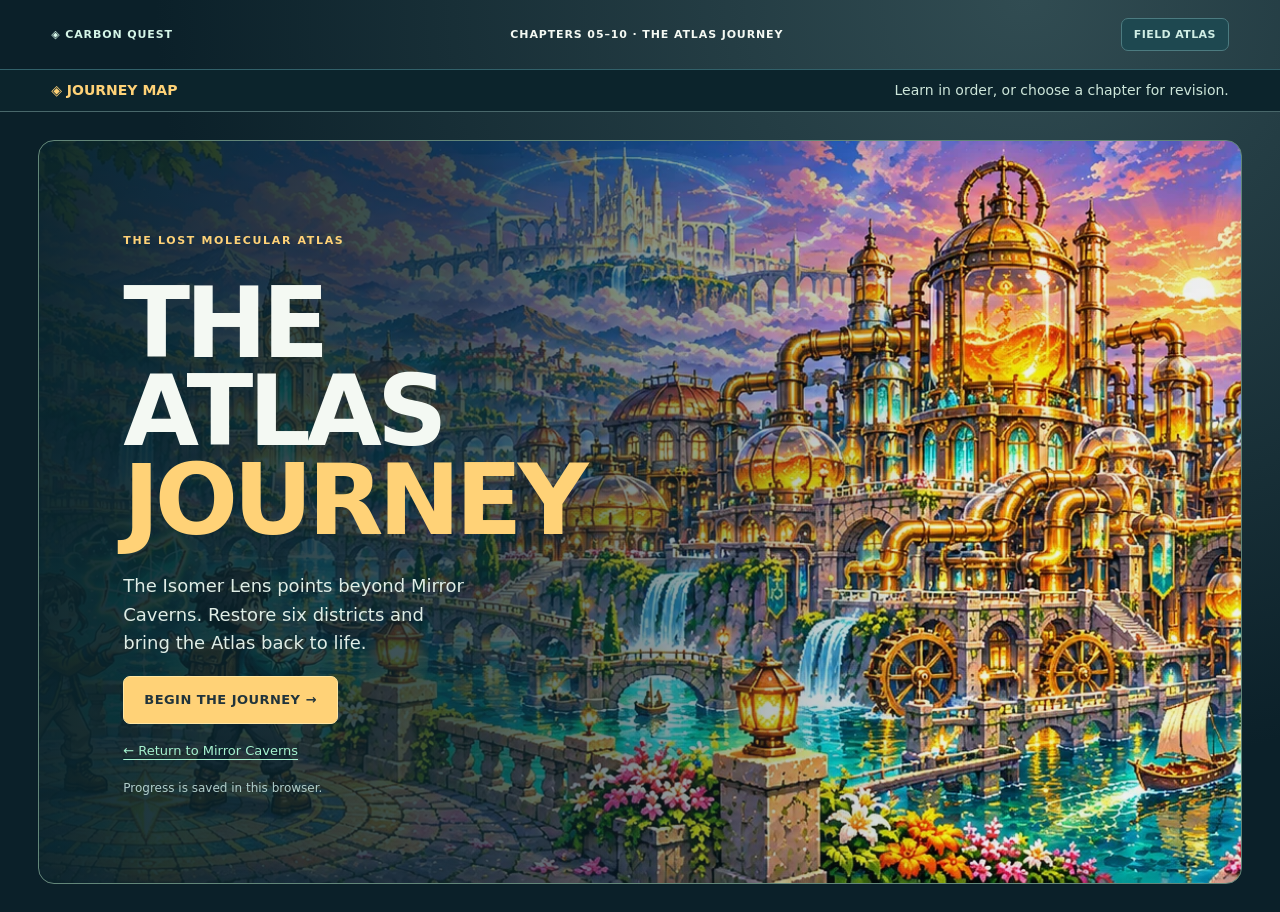
==== atlas-journey.html @ ce3857fc "Publish complete Carbon Quest adventure with distinct chapter artwork" ====
<!doctype html><html lang="en"><head><meta charset="utf-8"><meta name="viewport" content="width=device-width,initial-scale=1"><meta name="theme-color" content="#112b31"><title>Carbon Quest · The Atlas Journey</title><link rel="stylesheet" href="naming-city.css"><link rel="stylesheet" href="atlas-journey.css"><link rel="stylesheet" href="journey-common.css"><script src="cq-store.js"></script></head><body><a class="skip-link" href="#content-main">Skip to learning content</a><header><a href="mirror-caverns.html">◈ CARBON QUEST</a><span>CHAPTERS 05–10 · THE ATLAS JOURNEY</span><button id="atlas" class="quiet">FIELD ATLAS</button></header><main id="content-main"><section id="arrival" class="arrival"><div class="arrival-copy"><span class="eyebrow">THE LOST MOLECULAR ATLAS</span><h1>THE ATLAS<br><em>JOURNEY</em></h1><p>The Isomer Lens points beyond Mirror Caverns. Restore six districts and bring the Atlas back to life.</p><button id="enter">BEGIN THE JOURNEY →</button><a href="mirror-caverns.html">← Return to Mirror Caverns</a><small id="saved"></small></div></section><section id="game" hidden><div class="chapter-top"><div><span class="eyebrow" id="chapter-label"></span><h1 id="chapter-title"></h1></div><button class="quiet" id="map">JOURNEY MAP</button></div><div id="chapter-scene" class="chapter-scene" role="img" aria-label="Carbon Quest chapter scene"></div><div class="play-layout"><aside><div class="mini-city"></div><nav id="districts" aria-label="Journey chapters"></nav><div class="inventory"><span>ATLAS FRAGMENTS</span><p id="progress"></p><small>Fragments = chapters restored<br>Stars = first-try mastery</small></div></aside><article><div class="story"><div class="portrait"></div><div><b>EXPLORERS’ RADIO</b><p id="story"></p></div></div><details class="lesson" open><summary>FIELD BRIEF</summary><div id="lesson"></div></details><div id="explore"></div><div class="task-heading"><span class="eyebrow" id="count"></span><span id="kind"></span></div><h2 id="title" tabindex="-1"></h2><p id="prompt"></p><div id="workspace"></div><div id="feedback" role="status" aria-live="polite"></div><div class="actions"><button id="check">TEST THE SIGNAL →</button><button class="quiet" id="hint">HINT</button><button id="next" hidden>NEXT MISSION →</button></div></article></div></section><section id="complete" hidden><div class="victory-art"></div><span class="eyebrow">THE ATLAS RESTORED</span><h1>The journey<br>continues.</h1><p>The explorers reunite the fragments. From a single carbon chain to the movement of electrons, the Atlas is whole again.</p><div class="result-stats" id="results"></div><button id="review">REVISIT THE JOURNEY</button> <a class="button quiet" href="mirror-caverns.html">MIRROR CAVERNS</a></section></main><dialog id="notebook"><button class="quiet" id="close">CLOSE ×</button><h2>Field Atlas</h2><p><b>Refinery:</b> fractionation separates mixtures; cracking breaks large hydrocarbons; reforming rearranges molecules.</p><p><b>Air:</b> CO binds haemoglobin and reduces oxygen transport; SO₂ and NOₓ contribute to acidic rain. CO₂ contributes to climate change.</p><p><b>Fuel:</b> compare the whole life cycle, including extraction, processing, transport and use.</p><p><b>Radical:</b> a species with an unpaired electron, shown by a single dot. Homolytic bond breaking gives one electron to each atom.</p><p><b>Mechanism:</b> initiation generates radicals; propagation consumes and regenerates a radical; termination combines radicals. Use single-headed curly arrows for one-electron movement.</p><a href="https://qualifications.pearson.com/content/dam/pdf/International%20Advanced%20Level/Chemistry/2018/Specification-and-Sample-Assessment/International-A-Level-Chemistry-Spec.pdf" target="_blank" rel="noopener">Pearson IAL specification ↗</a></dialog><script src="atlas-data.js"></script><script src="atlas-journey.js"></script><script src="journey-common.js"></script></body></html>
---- naming-city.css ----
:root{--bg:#0a2027;--panel:#12353b;--edge:#32616a;--gold:#ffd277;--mint:#a7f3d0;--ink:#142c34;--paper:#fbf7e9}*{box-sizing:border-box}body{margin:0;background:radial-gradient(ellipse at 80% 0%,#234c52,transparent 60%),var(--bg);color:#f4f9f3;font:16px/1.6 system-ui,-apple-system,sans-serif}button,a,input,select{touch-action:manipulation}button,.button{font:800 13px/1.4 system-ui;letter-spacing:.035em;border:1px solid #ffe5a1;border-radius:7px;padding:14px 20px;color:#21343b;background:var(--gold);cursor:pointer;display:inline-block;text-decoration:none}button:disabled{opacity:.45;cursor:default}button:hover:enabled,.button:hover{filter:brightness(1.1)}button:focus-visible,a:focus-visible,input:focus-visible,select:focus-visible,summary:focus-visible{outline:3px solid #fff;outline-offset:4px}.quiet{color:#d0eee5;background:#1e4850;border-color:#4c7b80}a{color:var(--mint);text-underline-offset:4px}header{padding:18px 4%;border-bottom:1px solid var(--edge);display:flex;align-items:center;justify-content:space-between;gap:16px;font-size:11px;font-weight:800;letter-spacing:.08em}header a{text-decoration:none;color:#d4f5e7}header button{padding:8px 12px;font-size:11px}main{max-width:1260px;margin:auto;padding:28px}.eyebrow{font-size:11px;letter-spacing:.15em;color:var(--gold);font-weight:850}h1{font-size:clamp(36px,5vw,58px);line-height:1.05;letter-spacing:-.035em;margin:12px 0 20px}h2{font-size:clamp(25px,3vw,34px);line-height:1.2;margin:16px 0}p{margin:10px 0 18px}small,.subtle{color:#b1cecb;font-size:12px}button[hidden],[hidden]{display:none!important}.arrival{position:relative;overflow:hidden;min-height:620px;border:1px solid #628679;border-radius:16px;background:linear-gradient(90deg,#09232bf5,#09232bbd 36%,#09232b10 75%),url(naming-city.webp) center/cover;display:flex;align-items:center;padding:7%}.arrival-copy{max-width:430px}.arrival h1{font-size:clamp(58px,8vw,98px);line-height:.9;letter-spacing:-.05em;margin:28px 0}.arrival h1 em{font-style:normal;color:var(--gold)}.arrival p{max-width:350px;font-size:18px;color:#dfede6}.arrival a,.arrival small{display:block;margin-top:17px}.arrival a{font-size:13px}.chapter-top{display:flex;justify-content:space-between;align-items:center;gap:20px}.chapter-top h1{font-size:36px}.play-layout{display:grid;grid-template-columns:230px 1fr;gap:24px}aside{border:1px solid var(--edge);background:#113039;border-radius:12px;overflow:hidden;align-self:start}.mini-city{height:130px;background:url(naming-city.webp) center 64%/cover}.district-link{border:0;border-bottom:1px solid #315159;border-radius:0;display:flex;gap:12px;width:100%;background:transparent;color:#c5dcd7;text-align:left;padding:15px;font-size:12px;letter-spacing:0}.district-link.active{background:#23535a;border-left:4px solid var(--gold);color:#fff}.district-link.done{color:var(--mint)}.district-link span{color:var(--gold)}.inventory{padding:18px;font-size:12px}.inventory>span{letter-spacing:.15em;color:var(--gold);font-size:10px}#beacons{display:flex;gap:8px;margin:14px 0}.beacon{height:20px;width:18px;border:2px solid #679384;background:#264c4b}.beacon.lit{background:var(--gold);border-color:#fff2be;box-shadow:0 0 12px #f1c55a70}.inventory p{margin:5px 0}.inventory small{font-size:11px}article{padding:26px;border:1px solid var(--edge);border-radius:12px;background:linear-gradient(145deg,#163b42,#102e35);min-width:0}.story{display:flex;gap:16px;align-items:center;margin:-26px -26px 22px;padding:15px 25px;background:#21494b;border-bottom:1px solid #477476;border-radius:12px 12px 0 0}.story b{font-size:10px;letter-spacing:.12em;color:var(--gold)}.story p{margin:4px 0;font-size:14px;line-height:1.4}.portrait{flex:0 0 70px;width:70px;height:70px;border-radius:8px;border:1px solid #7a9e89;background:url(ruins-pixel.png) 45% 64%/540% auto;image-rendering:pixelated}.lesson{background:#23474b;border-left:3px solid var(--gold);padding:12px 16px;border-radius:4px;margin-bottom:24px;font-size:14px}.lesson summary{cursor:pointer;font-weight:750;color:var(--gold)}.lesson p{margin:10px 0 0}.task-heading{display:flex;justify-content:space-between;gap:12px;align-items:center}.task-heading>span:last-child{font-size:11px;color:#b7d6cc}#instruction{color:#c9ded6;max-width:670px}.chem-board{background:var(--paper);border-radius:10px;color:var(--ink);border:1px solid #dad5c5;padding:16px;margin:18px 0;min-height:150px;position:relative}.chem-board svg{width:100%;max-height:260px;display:block;overflow:visible}.chem-board .caption{font-size:12px;text-align:center;color:#566567;margin:6px 0 0}.bond{stroke:#162e34;stroke-width:2.2;stroke-linecap:round;fill:none}.bond.selected{stroke:#098575;stroke-width:6}.atom-target{fill:#fffaf0;stroke:#87999b;stroke-width:1.5;cursor:pointer}.atom-target.selected{fill:#b4eedc;stroke:#08796d;stroke-width:3}.atom-hit:focus .atom-target{stroke:#c77800;stroke-width:4}.carbon-index{font:12px Arial;fill:#536c71;pointer-events:none}.locant{font:700 16px Arial;fill:#8d5600;paint-order:stroke;stroke:#fbf7e9;stroke-width:5;stroke-linejoin:round}.formula{font:24px Arial,sans-serif;text-align:center;margin:26px 0}.formula sub{font-size:65%}.input-label{display:block;font-size:12px;letter-spacing:.05em;color:#c3ded4;margin:12px 0 7px}input,select{font:18px Arial,sans-serif;padding:14px;border-radius:7px;border:2px solid #7da79c;background:var(--paper);color:var(--ink);width:100%}.answer-input{max-width:500px}.controls{display:flex;gap:10px;flex-wrap:wrap;align-items:center;margin:15px 0}.token{padding:9px 12px;background:#244d52;border-color:#62887d;color:#eff9e7;letter-spacing:0}.actions{display:flex;gap:10px;flex-wrap:wrap;margin-top:20px}#feedback{font-size:15px;line-height:1.5;margin-top:14px;border-radius:6px}#feedback:not(:empty){padding:15px;background:#233f43;border-left:3px solid var(--gold)}#feedback.good{color:#b7f7cf;border-color:#8decba}#feedback.bad{color:#ffe0a3}.selection-readout{color:#3e625b;font-size:13px;text-align:center;min-height:25px}.prefix-grid{display:grid;grid-template-columns:repeat(5,1fr);gap:7px}.prefix-cell{background:#20464a;border:1px solid #527870;padding:10px;border-radius:5px;text-align:center;font-size:13px}.prefix-cell b{display:block;color:var(--gold)}.choice-grid{display:grid;grid-template-columns:repeat(2,1fr);gap:10px;margin:15px 0}.choice-grid button{background:#244d52;color:#fff;border-color:#68958b}.choice-grid button.chosen{background:#3d6a61;outline:2px solid var(--gold)}.name-target{font-size:23px;color:var(--gold);font-weight:800;padding:15px;border:1px dashed #8fa087;border-radius:7px;text-align:center}.build-buttons{display:flex;gap:8px;flex-wrap:wrap}.build-spot{padding:10px 14px}.build-spot.added{background:var(--mint)}.builder-caption{font-size:13px;color:#c8ded6}.city-panorama,.victory-art{background:url(naming-city.webp) center/cover;border:1px solid #597a78;border-radius:12px;height:330px;position:relative}.map-pin{position:absolute;transform:translate(-50%,-50%);border:2px solid #eed799;background:#14393ce8;color:#f5f9dd;box-shadow:0 3px 0 #061e26;font-size:13px;padding:10px 14px}.map-pin.done{background:#d6a24e;color:#142c32;box-shadow:0 0 22px #ffdb71}.district-cards{display:grid;grid-template-columns:repeat(3,1fr);gap:14px;margin:20px 0}.district-card{padding:20px;border:1px solid #4a7375;background:#163d44;border-radius:9px}.district-card button{margin-top:8px}.district-card p{font-size:13px;color:#b9d2c8}.district-card h3{font-size:17px}.victory-art{height:260px;margin-bottom:30px}#complete{max-width:860px;margin:auto;text-align:center}#complete h1{font-size:56px}.result-stats{display:grid;grid-template-columns:repeat(3,1fr);gap:12px;margin:30px 0}.stat{padding:18px;background:#20434a;border:1px solid #52796e;border-radius:8px}.stat strong{display:block;font-size:28px;color:var(--gold)}dialog{background:#14353d;color:#f5f9f1;border:1px solid #81a697;border-radius:12px;max-width:690px;width:calc(100% - 30px);max-height:88vh;padding:28px}dialog::backdrop{background:#00131bd9}dialog>button{float:right}dialog a{display:block;font-size:12px;margin-top:15px}dialog .prefix-grid{margin:20px 0}dialog h2{clear:both;padding-top:12px}.chip-line{display:flex;gap:8px;flex-wrap:wrap;margin:15px 0}.chip{font-size:12px;padding:7px 11px;border:1px solid #6b9185;border-radius:4px;color:var(--gold)}@media(max-width:760px){main{padding:16px}header{padding:12px 16px;gap:8px;flex-wrap:wrap}header>span{order:3;flex-basis:100%;font-size:10px}.arrival{min-height:640px;padding:28px 22px;align-items:flex-end;background:linear-gradient(0deg,#08232bfd 0%,#08232bdc 42%,#08232b00 85%),url(naming-city.webp) 60% top/auto 100%}.arrival h1{font-size:64px}.arrival p{font-size:16px;max-width:310px}.arrival .eyebrow{font-size:9px}.play-layout{grid-template-columns:1fr;gap:15px}aside{display:flex;overflow-x:auto}.mini-city,.inventory{display:none}#districts{display:flex;min-width:max-content}.district-link{width:140px;border-bottom:0;border-right:1px solid #466766;align-items:center;padding:12px 10px;font-size:11px}.district-link.active{border-left:0;border-bottom:3px solid var(--gold)}article{padding:18px}.story{margin:-18px -18px 18px;padding:12px 16px}.portrait{flex-basis:52px;width:52px;height:55px}.story p{font-size:13px}.chapter-top h1{font-size:29px}.chapter-top button{padding:10px;font-size:10px}.task-heading{align-items:flex-start}.task-heading>span:last-child{font-size:10px}.chem-board{padding:8px}.chem-board svg{min-height:190px}.prefix-grid{grid-template-columns:repeat(2,1fr)}.district-cards{grid-template-columns:1fr}.city-panorama{height:310px}.map-pin{font-size:10px;padding:7px}.result-stats{gap:6px}.stat{padding:14px 5px;font-size:11px}.stat strong{font-size:23px}.choice-grid{grid-template-columns:1fr}#complete h1{font-size:40px}.actions button{flex:1}.name-target{font-size:20px}.formula{font-size:22px}.lesson{font-size:13px}dialog{padding:20px}}
@media(prefers-reduced-motion:no-preference){.beacon.lit{animation:light .6s ease-out}.map-pin.done{animation:light .7s ease-out}@keyframes light{from{filter:brightness(2);transform:scale(.85)}to{filter:brightness(1)}}}
/* Keep chemistry line weights consistent at all drawing sizes. */
.bond{vector-effect:non-scaling-stroke;stroke-width:2.4}.chem-board svg{height:205px}.atom-target{vector-effect:non-scaling-stroke}.chem-board svg .bond.selected{stroke-width:5}.chem-board:has(.atom-hit) svg{height:245px}
@media(max-width:760px){.chem-board svg{height:185px}.chem-board:has(.atom-hit) svg{height:220px}}
---- atlas-journey.css ----
body{background:radial-gradient(ellipse at 80% 0%,#314c52,transparent 60%),#0b2029}.arrival{background:linear-gradient(90deg,#09232bf5,#09232bbd 36%,#09232b10 75%),url(atlas-world.webp) center/cover}.mini-city,.victory-art{background-image:url(atlas-world.webp)}.mission-board{background:#fbf7e9;color:#173138;padding:20px;border-radius:10px;margin:18px 0}.mission-board h3{margin:0 0 12px}.choice-grid button{font-size:14px;letter-spacing:0;text-align:left;line-height:1.5}.choice-grid button.chosen,.tile.chosen{background:#4a776b;outline:2px solid #ffd277}.tile-bank,.sequence,.coeffs{display:flex;flex-wrap:wrap;gap:8px;margin:14px 0}.tile{padding:12px 15px;background:#244d52;color:#fff;border-color:#68958b;letter-spacing:0;font-size:14px}.sequence{padding:12px;min-height:65px;border:1px dashed #82a69b;border-radius:8px}.sequence .tile{background:#efd99c;color:#263e3d}.sequence .placeholder{color:#c6d8d1;font-size:14px}.coeffs label{flex:1 1 90px;color:#d4e9dd;font-size:14px}.coeffs input{display:block;margin-top:5px;max-width:100px}.equation{font:24px/1.8 Arial,sans-serif;text-align:center;overflow-wrap:anywhere}.equation sub{font-size:65%}.equation sup{font-size:65%}.diagram-svg{width:100%;height:auto;max-height:220px;display:block}.diagram-svg text{font:22px Arial;fill:#1b3035}.diagram-svg .bond{stroke:#172c30;stroke-width:2.4}.diagram-svg .fish{fill:none;stroke:#8a3d28;stroke-width:2}.mission-note{color:#afcfc3;font-size:13px}.order-number{color:#805d15;font-weight:bold}.scoreline{font-size:14px;color:#d2e5db}.mission-board .caption{color:#49615a;text-align:center;font-size:13px}.quiz-choices{display:grid;grid-template-columns:repeat(2,minmax(0,1fr));gap:10px}.quiz-choices button{background:#244d52;color:#fff;border-color:#68958b;font-size:14px;letter-spacing:0;text-align:left}.quiz-choices button.chosen{background:#3d6a61;outline:2px solid #ffd277}@media(max-width:760px){.arrival{background:linear-gradient(0deg,#08232bfd 0%,#08232bdc 42%,#08232b00 85%),url(atlas-world.webp) 60% top/auto 100%}.quiz-choices{grid-template-columns:1fr}.equation{font-size:19px}.mission-board{padding:13px}.coeffs label{flex-basis:65px}}
.explore{border:1px solid #658a83;background:#1c474a;border-radius:8px;padding:16px;margin:0 0 22px}.explore strong{font-size:11px;letter-spacing:.1em;color:#ffd277}.explore p{font-size:14px;margin:7px 0}.explore-buttons{display:flex;gap:8px;flex-wrap:wrap}.explore-buttons button{background:#2c5c59;color:white;border-color:#83a998;padding:10px;font-size:12px}.explore-buttons button.chosen{background:#f1c86d;color:#25352e}.explore-result{padding:10px;margin-top:10px;background:#12343b;border-radius:5px;color:#d8efe6;font-size:14px;min-height:42px}.ledger{display:flex;gap:10px;flex-wrap:wrap}.ledger label{flex:1 1 100px;font-size:12px}.ledger input{padding:8px;font-size:16px;margin-top:4px}
:root{--chapter-art:url(atlas-world.webp)}.chapter-scene{width:100%;height:clamp(145px,19vw,250px);background-image:var(--chapter-art);background-position:center 58%;background-size:cover;border:1px solid #648b7f;border-radius:12px;margin:0 0 24px}.mini-city{background-image:var(--chapter-art)}.victory-art{background-image:url(restored-atlas.webp)}@media(max-width:760px){.chapter-scene{height:155px;margin-bottom:16px;background-position:center 58%}}
---- journey-common.css ----
.skip-link{position:fixed;left:10px;top:-100px;z-index:1000;background:#ffd277;color:#12343b;padding:12px}.skip-link:focus{top:10px}.journey-toolbar{display:flex;align-items:center;justify-content:space-between;gap:12px;flex-wrap:wrap;padding:10px 4%;background:#0c242c;border-bottom:1px solid #49676a;font:14px/1.5 system-ui;color:#cde6da}.journey-toolbar a{color:#ffd277;text-decoration:none;font-weight:bold}.storage-warning{background:#ffe2a3;color:#422d10;padding:12px;font:14px/1.5 system-ui}.mission-jump{display:flex;gap:10px;align-items:center;flex-wrap:wrap;border-bottom:1px solid #638076;padding:0 0 15px;margin-bottom:15px}.mission-jump label{font-size:12px;color:#cce3d5}.mission-jump select{font-size:14px;padding:8px;max-width:100%;width:auto}.mission-jump button{padding:9px 12px;font-size:12px}.chem-board svg,.chem-drawing{max-width:100%}button:disabled{cursor:default}nav button{min-height:44px}.stop{display:block;width:100%;text-align:left;background:transparent;font:inherit}.stop:focus-visible{outline:3px solid #ffd277}.formula sub{vertical-align:sub}@media(max-width:760px){#stages{display:flex;min-width:max-content}#stages .district-link{flex:0 0 155px}.journey-toolbar{font-size:12px}.mission-jump{align-items:stretch}.mission-jump label{flex:1;min-width:180px}.mission-jump select{width:100%}header,main,article,.workspace{min-width:0}.result-stats{grid-template-columns:repeat(3,minmax(0,1fr))}dialog{overflow:auto}}
@media(max-width:760px){.scene-mini{display:none}.district-link{min-height:48px}.chapter-top{align-items:center}.chapter-top .eyebrow{display:block;font-size:10px;letter-spacing:.06em}.chapter-top>div{min-width:0}.chapter-top h1{font-size:27px}.mission-jump{padding-bottom:10px;margin-bottom:12px}}
.mission-jump+.story{margin-top:0}.layout>*{min-width:0}@media(max-width:760px){.layout{grid-template-columns:minmax(0,1fr)!important}.panel,.map{max-width:100%;min-width:0}.diagram{overflow-wrap:anywhere;font-size:clamp(18px,5.5vw,26px)}}
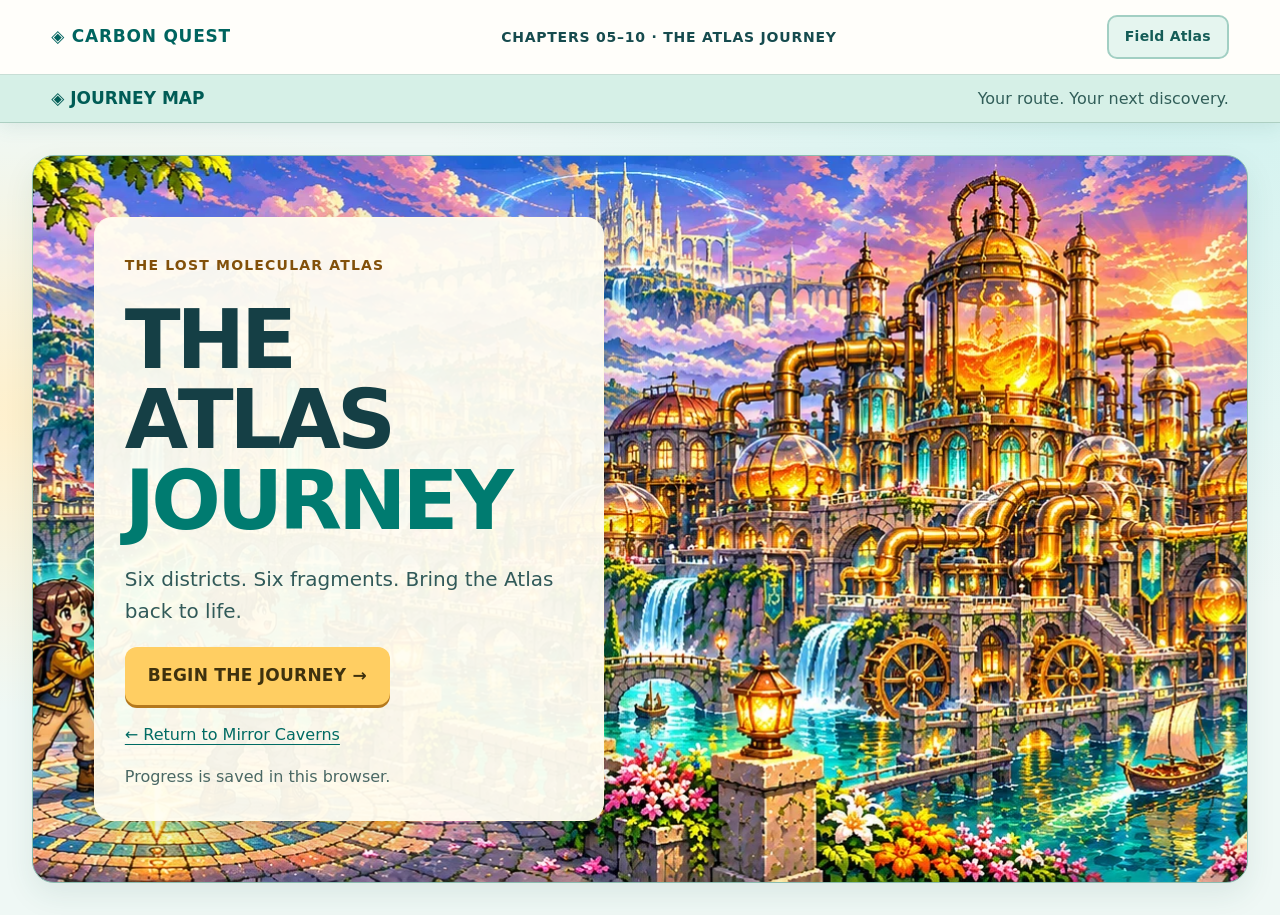
==== commit ce290232: "Brighten every chapter, enlarge text and keep journey navigation sticky Add a shared daylight palett" ====
--- a/atlas-journey.html
+++ b/atlas-journey.html
@@ -1 +1 @@
-<!doctype html><html lang="en"><head><meta charset="utf-8"><meta name="viewport" content="width=device-width,initial-scale=1"><meta name="theme-color" content="#112b31"><title>Carbon Quest · The Atlas Journey</title><link rel="stylesheet" href="naming-city.css"><link rel="stylesheet" href="atlas-journey.css"><link rel="stylesheet" href="journey-common.css"><script src="cq-store.js"></script></head><body><a class="skip-link" href="#content-main">Skip to learning content</a><header><a href="mirror-caverns.html">◈ CARBON QUEST</a><span>CHAPTERS 05–10 · THE ATLAS JOURNEY</span><button id="atlas" class="quiet">FIELD ATLAS</button></header><main id="content-main"><section id="arrival" class="arrival"><div class="arrival-copy"><span class="eyebrow">THE LOST MOLECULAR ATLAS</span><h1>THE ATLAS<br><em>JOURNEY</em></h1><p>The Isomer Lens points beyond Mirror Caverns. Restore six districts and bring the Atlas back to life.</p><button id="enter">BEGIN THE JOURNEY →</button><a href="mirror-caverns.html">← Return to Mirror Caverns</a><small id="saved"></small></div></section><section id="game" hidden><div class="chapter-top"><div><span class="eyebrow" id="chapter-label"></span><h1 id="chapter-title"></h1></div><button class="quiet" id="map">JOURNEY MAP</button></div><div id="chapter-scene" class="chapter-scene" role="img" aria-label="Carbon Quest chapter scene"></div><div class="play-layout"><aside><div class="mini-city"></div><nav id="districts" aria-label="Journey chapters"></nav><div class="inventory"><span>ATLAS FRAGMENTS</span><p id="progress"></p><small>Fragments = chapters restored<br>Stars = first-try mastery</small></div></aside><article><div class="story"><div class="portrait"></div><div><b>EXPLORERS’ RADIO</b><p id="story"></p></div></div><details class="lesson" open><summary>FIELD BRIEF</summary><div id="lesson"></div></details><div id="explore"></div><div class="task-heading"><span class="eyebrow" id="count"></span><span id="kind"></span></div><h2 id="title" tabindex="-1"></h2><p id="prompt"></p><div id="workspace"></div><div id="feedback" role="status" aria-live="polite"></div><div class="actions"><button id="check">TEST THE SIGNAL →</button><button class="quiet" id="hint">HINT</button><button id="next" hidden>NEXT MISSION →</button></div></article></div></section><section id="complete" hidden><div class="victory-art"></div><span class="eyebrow">THE ATLAS RESTORED</span><h1>The journey<br>continues.</h1><p>The explorers reunite the fragments. From a single carbon chain to the movement of electrons, the Atlas is whole again.</p><div class="result-stats" id="results"></div><button id="review">REVISIT THE JOURNEY</button> <a class="button quiet" href="mirror-caverns.html">MIRROR CAVERNS</a></section></main><dialog id="notebook"><button class="quiet" id="close">CLOSE ×</button><h2>Field Atlas</h2><p><b>Refinery:</b> fractionation separates mixtures; cracking breaks large hydrocarbons; reforming rearranges molecules.</p><p><b>Air:</b> CO binds haemoglobin and reduces oxygen transport; SO₂ and NOₓ contribute to acidic rain. CO₂ contributes to climate change.</p><p><b>Fuel:</b> compare the whole life cycle, including extraction, processing, transport and use.</p><p><b>Radical:</b> a species with an unpaired electron, shown by a single dot. Homolytic bond breaking gives one electron to each atom.</p><p><b>Mechanism:</b> initiation generates radicals; propagation consumes and regenerates a radical; termination combines radicals. Use single-headed curly arrows for one-electron movement.</p><a href="https://qualifications.pearson.com/content/dam/pdf/International%20Advanced%20Level/Chemistry/2018/Specification-and-Sample-Assessment/International-A-Level-Chemistry-Spec.pdf" target="_blank" rel="noopener">Pearson IAL specification ↗</a></dialog><script src="atlas-data.js"></script><script src="atlas-journey.js"></script><script src="journey-common.js"></script></body></html>
+<!doctype html><html lang="en"><head><meta charset="utf-8"><meta name="viewport" content="width=device-width,initial-scale=1"><meta name="theme-color" content="#d6f0e7"><title>Carbon Quest · The Atlas Journey</title><link rel="stylesheet" href="naming-city.css"><link rel="stylesheet" href="atlas-journey.css"><link rel="stylesheet" href="journey-common.css"><script src="cq-store.js"></script><link rel="stylesheet" href="quest-theme.css?v=daylight-1"></head><body><a class="skip-link" href="#content-main">Skip to learning content</a><header><a href="mirror-caverns.html">◈ CARBON QUEST</a><span>CHAPTERS 05–10 · THE ATLAS JOURNEY</span><button id="atlas" class="quiet">Field Atlas</button></header><main id="content-main"><section id="arrival" class="arrival"><div class="arrival-copy"><span class="eyebrow">THE LOST MOLECULAR ATLAS</span><h1>THE ATLAS<br><em>JOURNEY</em></h1><p>Six districts. Six fragments. Bring the Atlas back to life.</p><button id="enter">BEGIN THE JOURNEY →</button><a href="mirror-caverns.html">← Return to Mirror Caverns</a><small id="saved"></small></div></section><section id="game" hidden><div class="chapter-top"><div><span class="eyebrow" id="chapter-label"></span><h1 id="chapter-title"></h1></div><button class="quiet" id="map">JOURNEY MAP</button></div><div id="chapter-scene" class="chapter-scene" role="img" aria-label="Carbon Quest chapter scene"></div><div class="play-layout"><aside><div class="mini-city"></div><nav id="districts" aria-label="Journey chapters"></nav><div class="inventory"><span>ATLAS FRAGMENTS</span><p id="progress"></p><small>Fragments = chapters restored<br>Stars = first-try mastery</small></div></aside><article><div class="story"><div class="portrait"></div><div><b>EXPLORERS’ RADIO</b><p id="story"></p></div></div><details class="lesson" open><summary>FIELD BRIEF</summary><div id="lesson"></div></details><div id="explore"></div><div class="task-heading"><span class="eyebrow" id="count"></span><span id="kind"></span></div><h2 id="title" tabindex="-1"></h2><p id="prompt"></p><div id="workspace"></div><div id="feedback" role="status" aria-live="polite"></div><div class="actions"><button id="check">TEST THE SIGNAL →</button><button class="quiet" id="hint">HINT</button><button id="next" hidden>NEXT MISSION →</button></div></article></div></section><section id="complete" hidden><div class="victory-art"></div><span class="eyebrow">THE ATLAS RESTORED</span><h1>The journey<br>continues.</h1><p>The explorers reunite the fragments. From a single carbon chain to the movement of electrons, the Atlas is whole again.</p><div class="result-stats" id="results"></div><button id="review">REVISIT THE JOURNEY</button> <a class="button quiet" href="mirror-caverns.html">MIRROR CAVERNS</a></section></main><dialog id="notebook"><button class="quiet" id="close">CLOSE ×</button><h2>Field Atlas</h2><p><b>Refinery:</b> fractionation separates mixtures; cracking breaks large hydrocarbons; reforming rearranges molecules.</p><p><b>Air:</b> CO binds haemoglobin and reduces oxygen transport; SO₂ and NOₓ contribute to acidic rain. CO₂ contributes to climate change.</p><p><b>Fuel:</b> compare the whole life cycle, including extraction, processing, transport and use.</p><p><b>Radical:</b> a species with an unpaired electron, shown by a single dot. Homolytic bond breaking gives one electron to each atom.</p><p><b>Mechanism:</b> initiation generates radicals; propagation consumes and regenerates a radical; termination combines radicals. Use single-headed curly arrows for one-electron movement.</p><a href="https://qualifications.pearson.com/content/dam/pdf/International%20Advanced%20Level/Chemistry/2018/Specification-and-Sample-Assessment/International-A-Level-Chemistry-Spec.pdf" target="_blank" rel="noopener">Pearson IAL specification ↗</a></dialog><script src="atlas-data.js"></script><script src="atlas-journey.js?v=daylight-1"></script><script src="journey-common.js?v=daylight-1"></script></body></html>
--- a/quest-theme.css
+++ b/quest-theme.css
@@ -0,0 +1,265 @@
+/* Shared, daylight expedition theme. Chemistry drawing geometry stays in its chapter. */
+:root {
+  color-scheme: light;
+  --bg: #eff8f5;
+  --panel: #fffefa;
+  --edge: #bddbd2;
+  --gold: #94500a;
+  --mint: #006d66;
+  --ink: #183e45;
+  --paper: #fffdf5;
+  --chrome-height: 130px;
+}
+html { scroll-padding-top: calc(var(--chrome-height) + 24px); }
+body {
+  color: var(--ink);
+  background: radial-gradient(ellipse at 92% 8%, #d1f2ef 0, transparent 45%),
+    radial-gradient(ellipse at 4% 45%, #fff0cc 0, transparent 42%), #eff8f5;
+  font: 19px/1.6 system-ui, -apple-system, sans-serif;
+}
+a { color: #006b63; }
+button, .button {
+  border: 2px solid transparent;
+  border-radius: 12px;
+  background: #ffce62;
+  color: #3e310e;
+  font: 800 17px/1.4 system-ui, sans-serif;
+  letter-spacing: .015em;
+  padding: 15px 21px;
+  min-height: 50px;
+  box-shadow: 0 3px 0 #b5791d;
+  transition: transform .15s, box-shadow .15s, background-color .15s;
+}
+button:hover:enabled, .button:hover { filter: none; background-color: #ffdc8b; transform: translateY(-2px); }
+button:active:enabled, .button:active { transform: translateY(1px); box-shadow: 0 1px 0 #b5791d; }
+button:disabled { opacity: .6; box-shadow: none; }
+.quiet, .ghost { color: #145c57; background: #e5f5ef; border-color: #a2cfc3; box-shadow: none; }
+.quiet:hover:enabled, .quiet.button:hover, .ghost:hover:enabled { background: #d2ede3; }
+button:focus-visible, a:focus-visible, input:focus-visible, select:focus-visible, summary:focus-visible {
+  outline: 3px solid #007c88; outline-offset: 4px;
+}
+.skip-link { background: #ffdc83; color: #183e45; z-index: 200; }
+.journey-chrome { position: sticky; top: 0; z-index: 100; background: #fffefa; box-shadow: 0 4px 18px #1f5b4e18; }
+header {
+  background: #fffefa; color: #164b4e; padding: 15px max(24px, 4%);
+  min-height: 74px; border-bottom: 1px solid #c8ded5; font-size: 14px;
+  letter-spacing: .055em; align-items: center;
+}
+header a { color: #00645f; font-size: 17px; }
+header > span:first-child { font-size: 17px; }
+header button { font-size: 14px; padding: 10px 16px; min-height: 44px; border-radius: 10px; }
+.journey-toolbar {
+  flex-wrap: nowrap; background: #d6f0e7; color: #315e59; padding: 10px max(24px, 4%);
+  min-height: 48px; border-bottom: 1px solid #adcfc2; font-size: 16px;
+}
+.journey-toolbar a { color: #005c56; font-size: 17px; white-space: nowrap; }
+main { max-width: 1440px; padding: 32px; }
+h1 { font-size: clamp(42px, 5vw, 72px); line-height: 1.06; color: #153f45; }
+h2 { font-size: clamp(29px, 3vw, 38px); line-height: 1.2; }
+h3 { font-size: 22px; line-height: 1.35; }
+p { margin: 10px 0 20px; }
+.eyebrow, .tag { color: #82500a; font-size: 14px; letter-spacing: .085em; }
+small, .subtle, .muted { color: #4a6864; font-size: 15px; }
+.arrival, .hero, .hub-hero {
+  border: 1px solid #8bbdb0; box-shadow: 0 12px 30px #25594818; border-radius: 22px;
+  background-color: #caeadd;
+  background-image: url(naming-city.webp);
+  background-position: center; background-size: cover;
+  min-height: 610px; padding: 5%;
+}
+body[data-world="origin"] .arrival { background-image: url(guild.webp); }
+body[data-world="mirror-caverns"] .arrival { background-image: url(mirror-caverns.webp); }
+body[data-world="atlas-journey"] .arrival { background-image: url(atlas-world.webp); }
+.hero { background-image: url(hero.png); }
+.hub-hero { background-image: url(forest.webp); display: flex; align-items: center; }
+.arrival-copy, .hero > div, .hub-copy {
+  max-width: 510px; padding: 30px; border: 1px solid #fff9e5;
+  border-radius: 18px; background: #fffdf2f2; box-shadow: 0 10px 32px #174c4726;
+}
+.arrival h1 { font-size: clamp(52px, 6.4vw, 86px); line-height: .98; margin: 22px 0; }
+.arrival h1 em { color: #007b70; }
+.arrival p, .lead { color: #315a59; font-size: 20px; max-width: 440px; }
+.arrival a, .arrival small { font-size: 16px; }
+.hero a { color: #006b63 !important; font-size: 16px !important; }
+.hub-hero h1 { font-size: clamp(42px, 5vw, 66px); margin-bottom: 18px; }
+.hub-hero p { max-width: 470px; font-size: 20px; }
+.hub-hero small { display: block; margin-top: 16px; }
+.hub-links { gap: 12px; }
+.hub-links .button { font-size: 16px; }
+.chapter-grid { gap: 24px; margin-top: 32px; }
+.chapter-card { background: #fffefa; border: 1px solid #b3d4c8; border-radius: 18px; box-shadow: 0 5px 0 #c5e0d5; }
+.chapter-card img { height: 205px; display: block; }
+.chapter-card > div { padding: 24px; }
+.chapter-card h2 { font-size: 28px; margin: 12px 0; }
+.chapter-card p { color: #456663; font-size: 17px; min-height: 56px; }
+.chapter-card .button { font-size: 16px; padding: 12px 20px; }
+.chapter-card .status, .status { color: #006b59; font-size: 15px; }
+.chapter-top { margin-bottom: 18px; }
+.chapter-top h1 { font-size: clamp(34px, 4vw, 48px); margin-bottom: 8px; }
+.play-layout { grid-template-columns: 245px minmax(0, 1fr); gap: 26px; }
+aside, .map { background: #fffefa; border-color: #b4d6c9; border-radius: 16px; box-shadow: 0 5px 0 #cee4da; align-self: start; }
+.mini-city, .scene-mini { height: 160px; }
+.district-link { color: #315b58; border-color: #d8e9e0; font-size: 16px; min-height: 62px; padding: 17px 15px; box-shadow: none; }
+.district-link span { color: #86500a; font-weight: 850; }
+.district-link.active { background: #006e65; border-left: 5px solid #ffce62; color: white; }
+.district-link.active span { color: #ffdf8b; }
+.district-link.done { color: #006c50; }
+.district-link.active.done { color: #fff; }
+.district-link:hover:enabled { background: #e0f2e8; color: #17554e; transform: none; box-shadow: none; }
+.district-link.active:hover:enabled { background: #005e57; color: white; }
+.inventory { padding: 20px; font-size: 16px; }
+.inventory > span { color: #80500b; font-size: 13px; }
+.inventory small { font-size: 14px; }
+.beacon { background: #daeee0; border-color: #6b9c85; }
+.beacon.lit { background: #ffca61; border-color: #a56815; }
+article, .panel { background: #fffefa; border-color: #bad8cd; padding: 30px; border-radius: 18px; box-shadow: 0 6px 0 #d1e6dc; }
+.mission-jump { border-color: #d3e5dc; padding-bottom: 18px; margin-bottom: 18px; }
+.mission-jump label { color: #416762; font-size: 13px; font-weight: 750; flex: 1; }
+.mission-jump select { display: block; width: 100%; margin-top: 6px; font-size: 17px; background: white; padding: 11px; }
+.mission-jump button { box-shadow: none; font-size: 15px; padding: 11px 14px; }
+.story { margin: 0 0 18px; padding: 14px 16px; background: #eaf6ec; border: 1px solid #cce3d1; border-radius: 12px; gap: 14px; }
+.story b { color: #44614f; font-size: 12px; letter-spacing: .07em; }
+.story p { font-size: 17px; line-height: 1.5; color: #345a50; margin: 3px 0; }
+.portrait { flex-basis: 58px; width: 58px; height: 58px; }
+.lesson { background: #fff3ce; color: #574522; border: 1px solid #ecd89f; border-left: 4px solid #e3aa35; border-radius: 10px; font-size: 18px; padding: 13px 17px; margin-bottom: 24px; }
+.lesson summary { color: #67470e; font-size: 17px; }
+.lesson p { line-height: 1.65; }
+.task-heading { margin-top: 22px; }
+.task-heading > span:last-child { color: #50746b; font-size: 13px; }
+#prompt, #instruction, #content > p { color: #264f50; font-size: 21px; line-height: 1.55; max-width: 76ch; }
+.chem-board, .game-board, .mission-board, .diagram { background: #fffdf3; border: 1px solid #e1dcc0; border-radius: 14px; padding: 22px; }
+.chem-board .caption, .caption, .mission-board .caption, .keyline, .selection-readout { color: #536b60; font-size: 15px; }
+.mission-note, .builder-help, .builder-caption, .scoreline { color: #48695f; font-size: 16px; }
+.input-label, .coeffs label, .ledger label { color: #365f54; font-size: 16px; }
+input, select { border-color: #85b8a5; background: white; color: #193e41; font-size: 20px; min-height: 48px; }
+.choice-grid button, .quiz-choices button, .choice, .token, .tile, .creature-tabs button, .counter button, .lab-control, .molecule-option {
+  color: #214d4a; background: #eef8f2; border: 2px solid #9bc7b4; border-radius: 12px;
+  font-size: 18px; line-height: 1.5; padding: 15px 18px; letter-spacing: 0; box-shadow: 0 2px 0 #c3ddce;
+}
+.choice-grid button.chosen, .quiz-choices button.chosen, .tile.chosen, .token.chosen, .creature-tabs button.chosen, .molecule-option.chosen {
+  color: #064a46; background: #c4eee0; border-color: #007b69; outline: 2px solid #007b69; outline-offset: 1px;
+}
+.lab-control b { font-size: 18px; }
+.lab-control span { font-size: 16px; }
+.lab-control.safe { background: #d6f2df; color: #175338; border-color: #369266; }
+.signal { background: #e1f1df; color: #345d42; font-size: 16px; }
+.name-target { background: #fff3cd; color: #74460a; border-color: #c29b4e; font-size: 26px; }
+.prefix-cell { background: #e9f6ed; border-color: #b3d8c0; color: #224c40; font-size: 17px; }
+.prefix-cell b { color: #805013; }
+.chip { background: #fff1cf; border-color: #dfbd77; color: #704b10; font-size: 16px; }
+.challenge { font-size: 18px; }
+.atom-button { font-size: 19px; background: white; color: #16453e; box-shadow: none; }
+.build-spot.added { background: #c4eee0; color: #064a46; border-color: #007b69; }
+.map-pin:hover:enabled, .map-pin:active:enabled { transform: translate(-50%, -50%); background: #006e65; color: white; box-shadow: 0 3px 0 #074e45; }
+.stop:focus-visible { outline: 3px solid #007c88; outline-offset: 3px; }
+.sequence { border-color: #74a793; }
+.sequence .placeholder { color: #4a6a60; font-size: 17px; }
+.sequence .tile { background: #ffe3a2; color: #62420c; }
+.explore { background: #edf7ff; border-color: #a7cde0; border-radius: 12px; padding: 20px; }
+.explore strong { color: #1a6282; font-size: 13px; }
+.explore p { font-size: 18px; }
+.explore-buttons button { background: #fff; border-color: #8fbacc; color: #285a70; font-size: 16px; box-shadow: none; }
+.explore-buttons button.chosen { background: #d2eef4; color: #194d61; border-color: #327c99; }
+.explore-result { background: #dceef7; color: #23576b; font-size: 18px; }
+#feedback, .feedback { font-size: 19px; line-height: 1.6; }
+#feedback:not(:empty) { background: #fff1cb; color: #674815; border-color: #d8a43e; padding: 18px; border-radius: 10px; }
+#feedback.good, .feedback.good { color: #155b3c; background: #e0f4e5; border-color: #319165; }
+#feedback.bad, .feedback.bad { color: #8b421c; background: #fff0de; border-color: #d48545; }
+.actions { gap: 12px; margin-top: 24px; }
+.chapter-scene { height: clamp(180px, 22vw, 300px); border: 1px solid #8fbbab; border-radius: 18px; box-shadow: 0 6px 0 #cee3d8; }
+.city-panorama, .victory-art { border-color: #8eb5a2; border-radius: 18px; }
+.district-card, .stat { background: #fffefa; border-color: #b5d3c1; color: #305c4a; }
+.district-card p { font-size: 17px; color: #4c6a5d; }
+.district-card h3 { font-size: 23px; }
+.stat strong { color: #007464; }
+.stat { font-size: 17px; }
+.map h3 { color: #80500a; font-size: 15px; }
+.stop { color: #426451; font-size: 17px; box-shadow: none; }
+.stop.active { background: #d3f0de; color: #15563e; border-left: 4px solid #00866a; }
+.stop.done { color: #006b47; }
+.bubble { background: #fff2cd; color: #675126; border-color: #dfaa41; font-size: 18px; }
+.adventure { background: #e9f4de; border-color: #80b19c; box-shadow: 0 4px 0 #bfd9c7; }
+.adventure-bar { background: #d6eddf; color: #275b46; font-size: 16px; flex-wrap: wrap; }
+.adventure-bar strong { color: #785007; font-size: 13px; }
+.quest-note { font-size: 17px; background: #fff0cb; }
+footer { color: #4c6a5b; font-size: 15px; }
+dialog { color: #1c4343; background: #fffefa; border-color: #97beab; max-width: 780px; font-size: 19px; }
+dialog::backdrop { background: #133e465c; backdrop-filter: blur(3px); }
+dialog a { font-size: 16px; }
+.storage-warning { font-size: 17px; }
+@media (min-width: 761px) {
+  .chapter-card:hover { border-color: #679f87; box-shadow: 0 8px 0 #bfdccd; }
+}
+@media (max-width: 1000px) and (min-width: 761px) {
+  .play-layout { grid-template-columns: 205px minmax(0, 1fr); gap: 18px; }
+  main { padding: 24px; }
+  article { padding: 24px; }
+  .chapter-grid { grid-template-columns: repeat(2, minmax(0, 1fr)); }
+  .chapter-card img { height: 185px; }
+}
+@media (max-width: 760px) {
+  body { font-size: 18px; }
+  main { padding: 20px 14px; }
+  header { min-height: 68px; padding: 10px 16px; gap: 7px; flex-wrap: wrap; }
+  header a, header > span:first-child { font-size: 15px; }
+  header > span { font-size: 12px; }
+  header > span:not(:first-child) { font-size: 12px; order: 3; flex-basis: 100%; }
+  header > button { font-size: 12px; padding: 8px 12px; min-height: 42px; margin-left: auto; }
+  .journey-toolbar { padding: 8px 16px; min-height: 43px; }
+  .journey-toolbar a { font-size: 15px; }
+  .journey-toolbar > span { display: none; }
+  .arrival, .hero, .hub-hero { min-height: 640px; padding: 220px 12px 12px; align-items: flex-end; background-position: center top; }
+  .arrival-copy, .hero > div, .hub-copy { padding: 24px 20px; max-width: 100%; width: 100%; background: #fffdf3f5; }
+  .arrival h1 { font-size: clamp(46px, 12vw, 65px); }
+  .arrival p, .lead, .hub-hero p { font-size: 18px; }
+  .arrival .eyebrow { font-size: 12px; }
+  .hub-hero { min-height: 620px; }
+  .hub-hero h1 { font-size: 42px; }
+  .hub-links { flex-direction: column; }
+  .hub-links .button { text-align: center; }
+  .chapter-grid { grid-template-columns: 1fr; gap: 22px; }
+  .chapter-card img { height: 210px; }
+  .chapter-card > div { padding: 22px; }
+  .chapter-card p { min-height: 0; }
+  .chapter-top { gap: 10px; align-items: center; }
+  .chapter-top h1 { font-size: 32px; }
+  .chapter-top .eyebrow { font-size: 12px; letter-spacing: .03em; }
+  .chapter-top button { font-size: 12px; min-height: 44px; padding: 9px 11px; box-shadow: none; }
+  .play-layout { grid-template-columns: minmax(0, 1fr); gap: 20px; }
+  aside { display: flex; }
+  .mini-city, .scene-mini, .inventory { display: none; }
+  #districts, #stages { display: flex; min-width: max-content; }
+  .district-link { width: 162px; min-height: 62px; font-size: 15px; padding: 13px; }
+  article, .panel { padding: 20px 16px; }
+  .story { margin: 0 0 16px; padding: 12px; gap: 10px; }
+  .story p { font-size: 16px; }
+  .portrait { flex-basis: 44px; width: 44px; height: 48px; }
+  .mission-jump { gap: 8px; align-items: center; }
+  .mission-jump label { min-width: 150px; }
+  .mission-jump button { font-size: 13px; padding: 9px 11px; }
+  .mission-jump select { font-size: 16px; }
+  .lesson { font-size: 18px; margin-bottom: 20px; }
+  .task-heading { gap: 8px; align-items: baseline; }
+  .task-heading .eyebrow, .task-heading > span:last-child { font-size: 12px; letter-spacing: .03em; }
+  h2 { font-size: 29px; }
+  #prompt, #instruction, #content > p { font-size: 19px; }
+  .quiz-choices, .choice-grid, .lab-layout { grid-template-columns: 1fr; }
+  .quiz-choices button, .choice-grid button, .choice, .lab-control { font-size: 18px; padding: 14px; }
+  .chem-board, .game-board, .mission-board, .diagram { padding: 14px; }
+  .molecule-option { padding: 9px; font-size: 16px; }
+  .molecule-option small { font-size: 14px; }
+  .molecule-option svg { height: 120px; }
+  .explore { padding: 15px; }
+  .explore-buttons button { flex: 1; min-width: 120px; font-size: 15px; }
+  .equation { font-size: 23px; }
+  .chapter-scene { height: 195px; margin-bottom: 22px; }
+  .actions button { min-width: 100px; font-size: 16px; }
+  .stat { font-size: 14px; }
+  dialog { font-size: 18px; padding: 22px; }
+  .map { padding: 10px; }
+  .stop { font-size: 15px; }
+  .toolbar button { flex: 1; }
+}
+@media (prefers-reduced-motion: reduce) {
+  *, *::before, *::after { animation: none !important; transition: none !important; scroll-behavior: auto !important; }
+}
